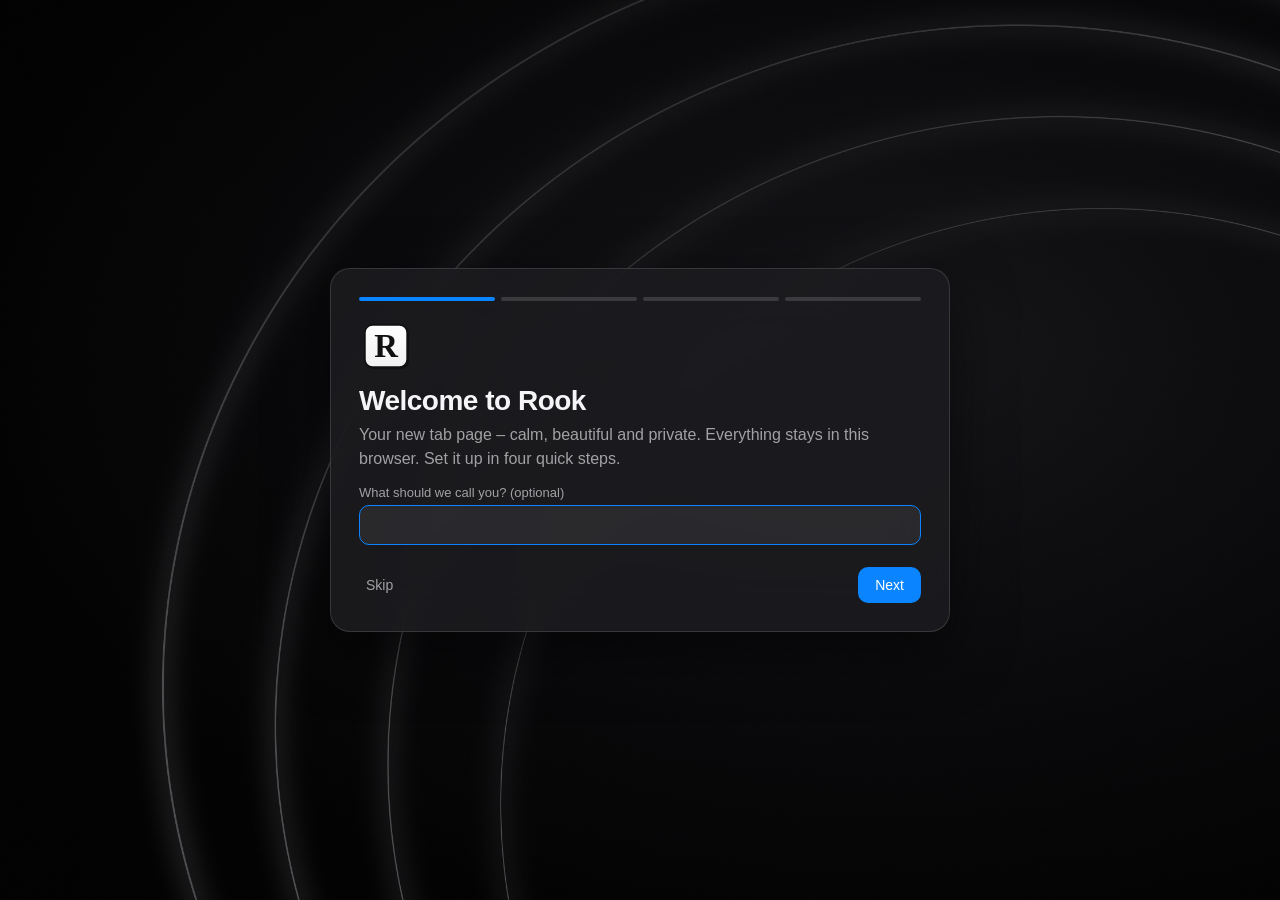
==== index.html @ 7930616a "Add files via upload" ====
<!doctype html>
<html lang="en">
<head>
<meta charset="utf-8">
<meta name="viewport" content="width=device-width, initial-scale=1">
<meta name="color-scheme" content="dark">
<meta name="description" content="Rook – a beautiful, private new tab page. No account, no tracking, no build step.">
<title>Rook</title>
<link rel="icon" href="assets/logo.svg" type="image/svg+xml">
<link rel="stylesheet" href="style.css">
</head>
<body>
<div id="bg"></div>
<div id="shade"></div>

<main id="home" hidden>
  <div id="clock"></div>
  <div id="greeting"></div>

  <form id="search" autocomplete="off" role="search">
    <svg viewBox="0 0 24 24" fill="none" stroke="currentColor" stroke-width="2.2" stroke-linecap="round" aria-hidden="true"><circle cx="11" cy="11" r="7"/><path d="M20 20l-3.5-3.5"/></svg>
    <input id="q" type="text" autofocus>
  </form>

  <div id="favs"></div>
</main>

<button id="gear" class="round" hidden>
  <svg width="20" height="20" viewBox="0 0 24 24" fill="none" stroke="currentColor" stroke-width="2" stroke-linecap="round" stroke-linejoin="round" aria-hidden="true"><circle cx="12" cy="12" r="3"/><path d="M19.4 15a1.65 1.65 0 0 0 .33 1.82l.06.06a2 2 0 1 1-2.83 2.83l-.06-.06a1.65 1.65 0 0 0-1.82-.33 1.65 1.65 0 0 0-1 1.51V21a2 2 0 1 1-4 0v-.09a1.65 1.65 0 0 0-1-1.51 1.65 1.65 0 0 0-1.82.33l-.06.06a2 2 0 1 1-2.83-2.83l.06-.06a1.65 1.65 0 0 0 .33-1.82 1.65 1.65 0 0 0-1.51-1H3a2 2 0 1 1 0-4h.09a1.65 1.65 0 0 0 1.51-1 1.65 1.65 0 0 0-.33-1.82l-.06-.06a2 2 0 1 1 2.83-2.83l.06.06a1.65 1.65 0 0 0 1.82.33h0a1.65 1.65 0 0 0 1-1.51V3a2 2 0 1 1 4 0v.09a1.65 1.65 0 0 0 1 1.51h0a1.65 1.65 0 0 0 1.82-.33l.06-.06a2 2 0 1 1 2.83 2.83l-.06.06a1.65 1.65 0 0 0-.33 1.82v0a1.65 1.65 0 0 0 1.51 1H21a2 2 0 1 1 0 4h-.09a1.65 1.65 0 0 0-1.51 1z"/></svg>
</button>

<!-- Onboarding -->
<section id="onboarding" class="backdrop" hidden>
  <div class="sheet wide">
    <div class="steps" id="obDots"></div>
    <div id="obBody"></div>
    <div class="row">
      <button type="button" class="btn ghost" id="obSkip"></button>
      <span class="spacer"></span>
      <button type="button" class="btn" id="obBack"></button>
      <button type="button" class="btn primary" id="obNext"></button>
    </div>
  </div>
</section>

<!-- Favorite editor -->
<section id="favDialog" class="backdrop" hidden>
  <form class="sheet" id="favForm">
    <h2 id="favTitle"></h2>
    <label for="favName" data-i18n="name"></label>
    <input id="favName" type="text" required maxlength="40">
    <label for="favUrl" data-i18n="address"></label>
    <input id="favUrl" type="text" required placeholder="example.com">
    <div class="row">
      <button type="button" class="btn danger" id="favDelete" data-i18n="delete"></button>
      <span class="spacer"></span>
      <button type="button" class="btn" id="favCancel" data-i18n="cancel"></button>
      <button type="submit" class="btn primary" data-i18n="save"></button>
    </div>
  </form>
</section>

<!-- Settings -->
<section id="setDialog" class="backdrop" hidden>
  <div class="sheet">
    <h2 data-i18n="settings"></h2>

    <h3 data-i18n="general"></h3>
    <label for="sLang" data-i18n="language"></label>
    <select id="sLang"><option value="auto"></option><option value="en">English</option><option value="de">Deutsch</option></select>
    <label for="sName" data-i18n="yourName"></label>
    <input id="sName" type="text" maxlength="30">
    <label class="check"><input type="checkbox" id="sClock"> <span data-i18n="showClock"></span></label>

    <h3 data-i18n="search"></h3>
    <label for="sEngine" data-i18n="engine"></label>
    <select id="sEngine"></select>

    <h3 data-i18n="look"></h3>
    <div class="bgs" id="sBgs"></div>
    <label for="sDim" data-i18n="dim"></label>
    <input id="sDim" type="range" min="0" max="80" step="5">
    <label data-i18n="accent"></label>
    <div class="swatches" id="sAccent"></div>

    <h3 data-i18n="privacy"></h3>
    <label class="check"><input type="checkbox" id="sIcons"> <span data-i18n="loadIcons"></span></label>
    <p class="hint" data-i18n="loadIconsHint"></p>

    <h3 data-i18n="backup"></h3>
    <div class="row tight">
      <button class="btn" id="sExport" data-i18n="export"></button>
      <button class="btn" id="sImport" data-i18n="import"></button>
      <input id="sImportFile" type="file" accept="application/json,.json" hidden>
    </div>
    <div class="row tight">
      <button class="btn" id="sRestart" data-i18n="restartOnboarding"></button>
      <button class="btn danger" id="sReset" data-i18n="resetAll"></button>
    </div>
    <p class="hint" data-i18n="editHint"></p>

    <div class="row end"><button class="btn primary" id="sClose" data-i18n="done"></button></div>
  </div>
</section>

<input id="bgFile" type="file" accept="image/*" hidden>

<script src="app.js"></script>
</body>
</html>
---- style.css ----
/* Rook – new tab page. Dark glass look, no dependencies. */

:root {
  --glass: rgba(22, 22, 26, 0.46);
  --glass-hover: rgba(40, 40, 46, 0.6);
  --glass-strong: rgba(28, 28, 32, 0.86);
  --line: rgba(255, 255, 255, 0.13);
  --text: #f5f5f7;
  --muted: rgba(245, 245, 247, 0.62);
  --accent: #0a84ff;
  --danger: #ff453a;
  --radius: 20px;
}

* { box-sizing: border-box; }
[hidden] { display: none !important; }
html, body { margin: 0; height: 100%; }
body {
  background: #0b0b0d;
  color: var(--text);
  font-family: -apple-system, BlinkMacSystemFont, "SF Pro Text", "Segoe UI", Roboto, "Helvetica Neue", sans-serif;
  -webkit-font-smoothing: antialiased;
  overflow: hidden;
}
button, input, select { font: inherit; color: inherit; }

#bg { position: fixed; inset: 0; background: #0b0b0d center / cover no-repeat; transform: scale(1.02); transition: background-image .3s; }
#shade { position: fixed; inset: 0; pointer-events: none; }

/* --- Home --- */
main {
  position: relative; height: 100%;
  display: flex; flex-direction: column; align-items: center; justify-content: center;
  padding: 0 16px 8vh;
}
#clock {
  font-size: clamp(56px, 9vw, 104px); font-weight: 700; letter-spacing: -3px; line-height: 1;
  text-shadow: 0 2px 24px rgba(0, 0, 0, 0.35); font-variant-numeric: tabular-nums;
}
#greeting { margin-top: 8px; font-size: 19px; font-weight: 600; color: var(--muted); text-shadow: 0 1px 12px rgba(0, 0, 0, 0.4); }

#search { margin-top: 34px; width: min(640px, 100%); position: relative; }
#search svg { position: absolute; left: 21px; top: 19px; width: 20px; height: 20px; opacity: 0.7; pointer-events: none; z-index: 1; }
#q {
  width: 100%; height: 58px; padding: 0 22px 0 56px;
  border-radius: 29px; border: 1px solid var(--line);
  background: var(--glass);
  backdrop-filter: blur(26px) saturate(170%); -webkit-backdrop-filter: blur(26px) saturate(170%);
  font-size: 18px; outline: none;
  box-shadow: 0 10px 40px rgba(0, 0, 0, 0.3);
  transition: border-color .15s, background .15s;
}
#q::placeholder { color: var(--muted); }
#q:focus { border-color: color-mix(in srgb, var(--accent) 70%, transparent); background: rgba(30, 30, 36, 0.6); }

#favs {
  margin-top: 34px; width: min(760px, 100%);
  display: grid; grid-template-columns: repeat(auto-fill, minmax(92px, 1fr)); gap: 18px 8px;
  justify-items: center;
}
.fav { width: 92px; text-align: center; position: relative; cursor: pointer; user-select: none; -webkit-user-select: none; }
.fav a { color: inherit; text-decoration: none; display: block; outline: none; }
.tile {
  width: 64px; height: 64px; margin: 0 auto; border-radius: 18px;
  background: var(--glass); border: 1px solid var(--line);
  backdrop-filter: blur(20px) saturate(160%); -webkit-backdrop-filter: blur(20px) saturate(160%);
  display: flex; align-items: center; justify-content: center;
  box-shadow: 0 6px 22px rgba(0, 0, 0, 0.28);
  transition: transform .15s, background .15s;
}
.fav:hover .tile, .fav a:focus-visible .tile { transform: translateY(-2px) scale(1.04); background: var(--glass-hover); }
.fav a:focus-visible .tile { outline: 2px solid var(--accent); outline-offset: 3px; }
.tile img { width: 34px; height: 34px; border-radius: 8px; }
.letter {
  width: 36px; height: 36px; border-radius: 10px; display: flex; align-items: center; justify-content: center;
  font-weight: 700; font-size: 19px; color: #fff;
}
.label {
  margin-top: 8px; font-size: 12.5px; font-weight: 500; white-space: nowrap; overflow: hidden; text-overflow: ellipsis;
  text-shadow: 0 1px 8px rgba(0, 0, 0, 0.6);
}
.edit {
  position: absolute; top: -6px; right: 6px; width: 24px; height: 24px; border-radius: 12px;
  border: 1px solid var(--line); background: var(--glass-strong);
  font-size: 13px; line-height: 20px; cursor: pointer; opacity: 0; transition: opacity .15s;
}
.fav:hover .edit, .edit:focus-visible { opacity: 1; }
.fav.dragging { opacity: 0.35; }
.fav.over .tile { outline: 2px solid var(--accent); outline-offset: 3px; }
.add .tile { border-style: dashed; font-size: 28px; font-weight: 300; color: var(--muted); }

.round {
  position: fixed; right: 20px; bottom: 20px; width: 42px; height: 42px; border-radius: 21px;
  border: 1px solid var(--line); background: var(--glass);
  backdrop-filter: blur(20px); -webkit-backdrop-filter: blur(20px);
  cursor: pointer; display: flex; align-items: center; justify-content: center; opacity: 0.75;
}
.round:hover, .round:focus-visible { opacity: 1; }

/* --- Dialogs --- */
.backdrop {
  position: fixed; inset: 0; background: rgba(0, 0, 0, 0.35);
  display: flex; align-items: center; justify-content: center; padding: 16px; z-index: 10;
}
.sheet {
  width: min(440px, 100%); max-height: 90vh; overflow: auto;
  border-radius: var(--radius); border: 1px solid var(--line); background: var(--glass-strong);
  backdrop-filter: blur(30px) saturate(170%); -webkit-backdrop-filter: blur(30px) saturate(170%);
  box-shadow: 0 20px 60px rgba(0, 0, 0, 0.5); padding: 22px;
}
.sheet.wide { width: min(620px, 100%); padding: 28px; }
.sheet h1 { margin: 6px 0 6px; font-size: 28px; letter-spacing: -0.5px; }
.sheet h2 { margin: 0 0 16px; font-size: 18px; }
.sheet h3 { margin: 22px 0 8px; font-size: 12px; text-transform: uppercase; letter-spacing: 0.6px; color: var(--muted); font-weight: 600; }
.sheet p { color: var(--muted); line-height: 1.5; margin: 0 0 14px; }
.sheet label { display: block; font-size: 13px; color: var(--muted); margin: 12px 0 5px; }
.sheet input[type=text], .sheet select {
  width: 100%; height: 40px; padding: 0 12px; border-radius: 10px; border: 1px solid var(--line);
  background: rgba(255, 255, 255, 0.07); font-size: 15px; outline: none;
}
.sheet input[type=range] { width: 100%; accent-color: var(--accent); }
.sheet input:focus, .sheet select:focus { border-color: var(--accent); }
.sheet select option { background: #222; }

.row { display: flex; gap: 8px; flex-wrap: wrap; margin-top: 22px; align-items: center; }
.row.tight { margin-top: 6px; }
.row.end { justify-content: flex-end; }
.spacer { flex: 1; }
.btn {
  height: 36px; padding: 0 16px; border-radius: 10px; border: 1px solid var(--line);
  background: rgba(255, 255, 255, 0.09); font-size: 14px; cursor: pointer;
}
.btn:hover { background: rgba(255, 255, 255, 0.15); }
.btn.primary { background: var(--accent); border-color: transparent; color: #fff; }
.btn.primary:hover { filter: brightness(1.08); }
.btn.ghost { background: transparent; border-color: transparent; color: var(--muted); padding: 0 6px; }
.btn.danger { color: var(--danger); }
.btn.danger:hover { background: rgba(255, 69, 58, 0.15); }
.check { display: flex !important; align-items: center; gap: 8px; font-size: 14px !important; color: var(--text) !important; margin-top: 12px !important; cursor: pointer; }
.check input { accent-color: var(--accent); width: 16px; height: 16px; }
.hint { font-size: 12px !important; margin-top: 8px !important; }

/* Onboarding */
.steps { display: flex; gap: 6px; margin-bottom: 18px; }
.steps span { height: 4px; flex: 1; border-radius: 2px; background: rgba(255, 255, 255, 0.14); transition: background .2s; }
.steps span.on { background: var(--accent); }
.logo { width: 56px; height: 56px; border-radius: 14px; display: block; margin-bottom: 10px; }
.choices { display: grid; grid-template-columns: repeat(auto-fill, minmax(150px, 1fr)); gap: 10px; margin-top: 6px; }
.choice {
  border: 1px solid var(--line); border-radius: 14px; background: rgba(255, 255, 255, 0.05);
  padding: 12px; cursor: pointer; text-align: left; display: flex; align-items: center; gap: 10px;
}
.choice:hover { background: rgba(255, 255, 255, 0.1); }
.choice.on { border-color: var(--accent); background: color-mix(in srgb, var(--accent) 18%, transparent); }
.choice img { width: 22px; height: 22px; border-radius: 5px; }
.choice small { display: block; color: var(--muted); font-size: 12px; }
.picks { display: grid; grid-template-columns: repeat(auto-fill, minmax(96px, 1fr)); gap: 10px; margin-top: 6px; max-height: 46vh; overflow: auto; padding: 4px; }
.pick {
  border: 1px solid var(--line); border-radius: 14px; background: rgba(255, 255, 255, 0.05);
  padding: 12px 6px 10px; cursor: pointer; text-align: center; position: relative;
}
.pick img, .pick .letter { width: 30px; height: 30px; margin: 0 auto 6px; border-radius: 8px; font-size: 16px; }
.pick span { font-size: 12px; display: block; white-space: nowrap; overflow: hidden; text-overflow: ellipsis; }
.pick.on { border-color: var(--accent); background: color-mix(in srgb, var(--accent) 18%, transparent); }
.pick.on::after {
  content: "✓"; position: absolute; top: 5px; right: 7px; font-size: 11px; font-weight: 700;
  width: 16px; height: 16px; line-height: 16px; border-radius: 8px; background: var(--accent); color: #fff;
}

/* Background picker */
.bgs { display: grid; grid-template-columns: repeat(3, 1fr); gap: 8px; margin-top: 6px; }
.bgs button {
  aspect-ratio: 16 / 10; border-radius: 10px; border: 2px solid transparent; cursor: pointer;
  background: #222 center / cover no-repeat; position: relative; padding: 0; overflow: hidden;
}
.bgs button.on { border-color: var(--accent); }
.bgs button span {
  position: absolute; left: 0; right: 0; bottom: 0; padding: 3px 6px; font-size: 11px; text-align: left;
  background: linear-gradient(transparent, rgba(0, 0, 0, 0.7));
}
.bgs .upload { background: rgba(255, 255, 255, 0.06); border: 1px dashed var(--line); display: flex; align-items: center; justify-content: center; font-size: 12px; color: var(--muted); }

.swatches { display: flex; gap: 10px; margin-top: 4px; }
.swatches button { width: 26px; height: 26px; border-radius: 13px; border: 2px solid transparent; cursor: pointer; padding: 0; }
.swatches button.on { box-shadow: 0 0 0 2px #fff; }

@media (max-width: 520px) {
  #favs { grid-template-columns: repeat(auto-fill, minmax(76px, 1fr)); }
  .fav { width: 76px; }
}
@media (prefers-reduced-motion: reduce) {
  * { transition: none !important; }
}
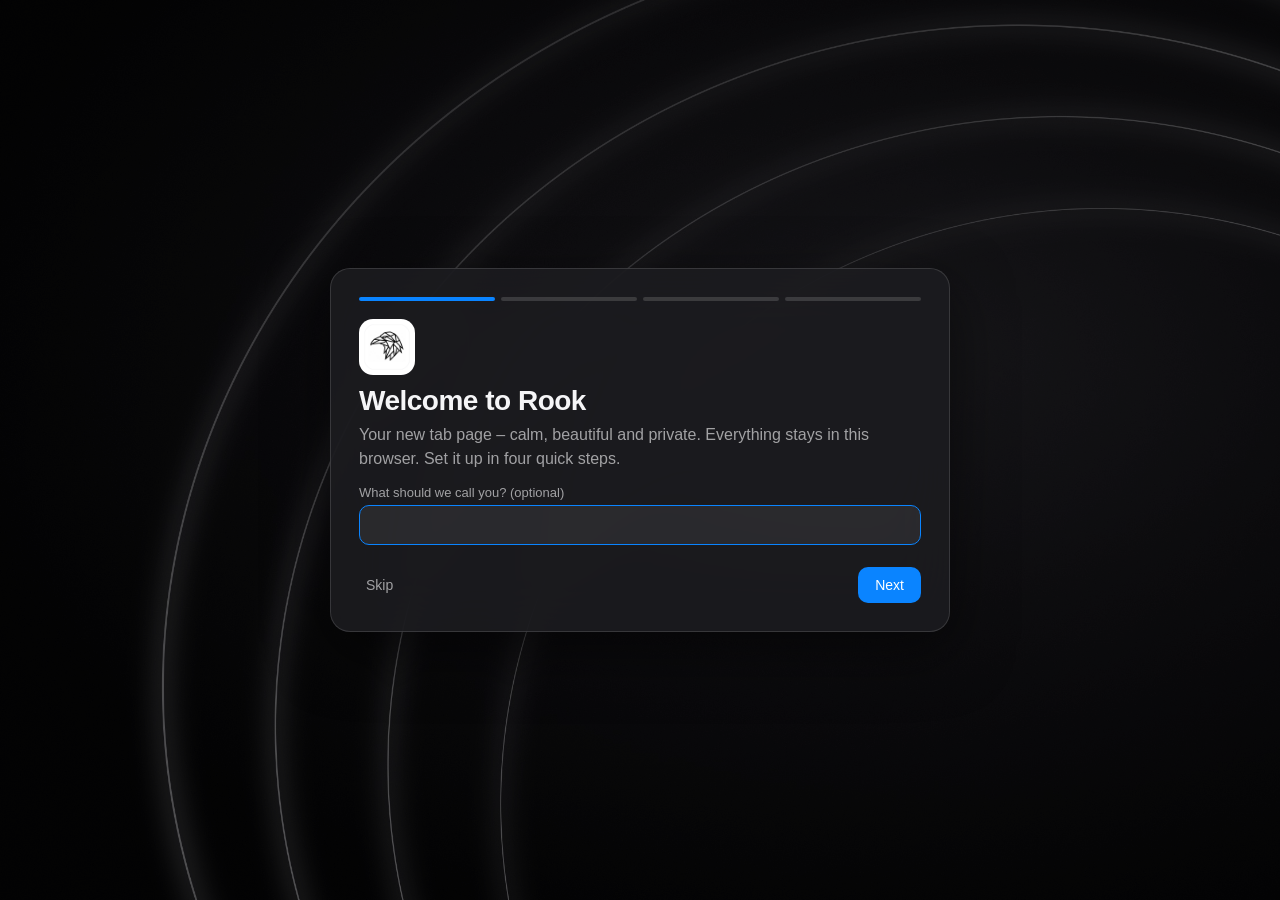
==== commit 66c2198b: "Add Rook Browser for Mac with ad and tracker blocker - Native macOS browser on WebKit: tabs, address" ====
--- a/index.html
+++ b/index.html
@@ -6,7 +6,7 @@
 <meta name="color-scheme" content="dark">
 <meta name="description" content="Rook – a beautiful, private new tab page. No account, no tracking, no build step.">
 <title>Rook</title>
-<link rel="icon" href="assets/logo.svg" type="image/svg+xml">
+<link rel="icon" href="assets/logo.png" type="image/png">
 <link rel="stylesheet" href="style.css">
 </head>
 <body>
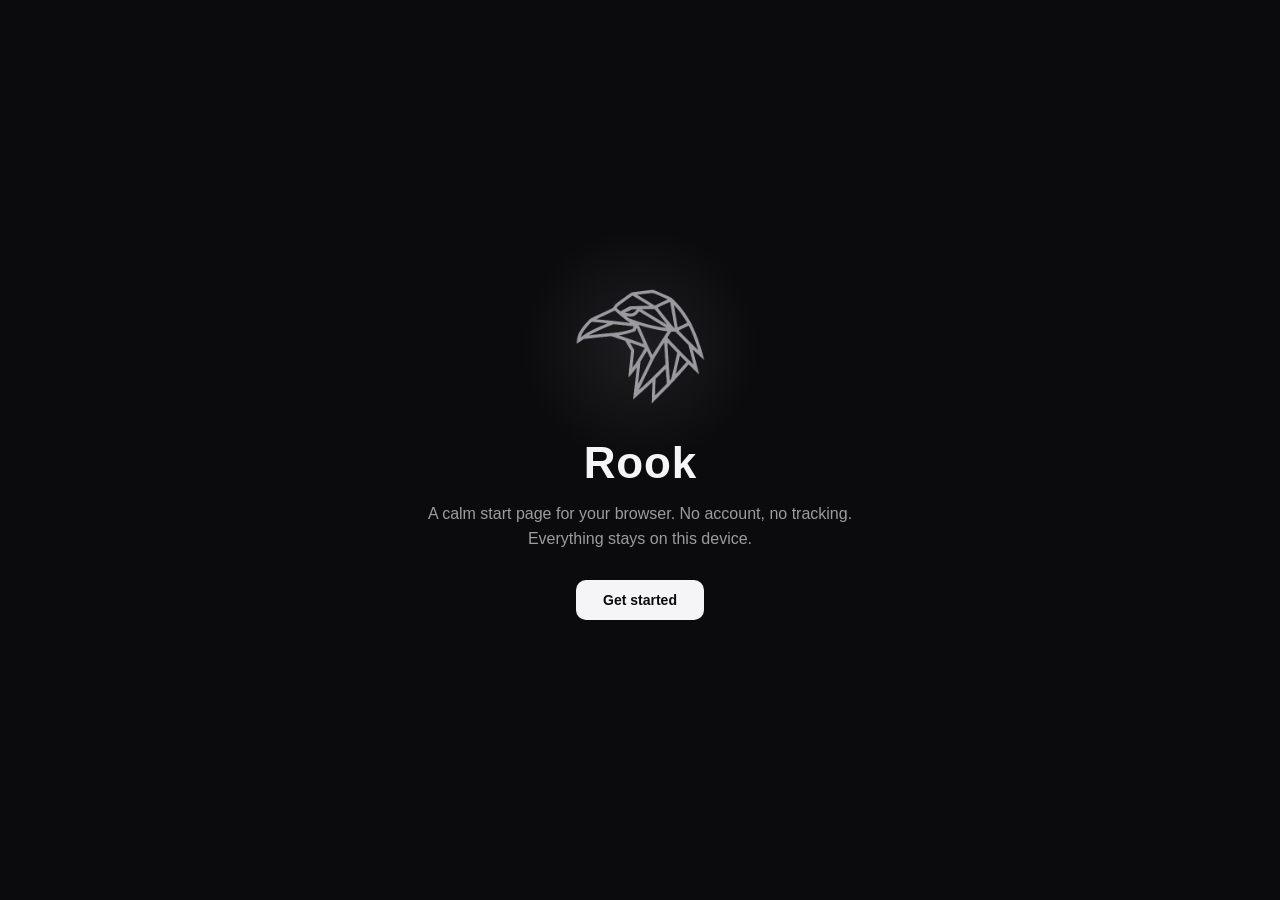
==== commit b0ede1f2: "Intro animation, calmer onboarding and settings, blocker lists - Intro with the raven before the set" ====
--- a/index.html
+++ b/index.html
@@ -4,7 +4,7 @@
 <meta charset="utf-8">
 <meta name="viewport" content="width=device-width, initial-scale=1">
 <meta name="color-scheme" content="dark">
-<meta name="description" content="Rook – a beautiful, private new tab page. No account, no tracking, no build step.">
+<meta name="description" content="Rook is a private new tab page. No account, no tracking.">
 <title>Rook</title>
 <link rel="icon" href="assets/logo.png" type="image/png">
 <link rel="stylesheet" href="style.css">
@@ -14,8 +14,10 @@
 <div id="shade"></div>
 
 <main id="home" hidden>
+  <div id="mark" aria-hidden="true"></div>
   <div id="clock"></div>
   <div id="greeting"></div>
+  <div id="weather" hidden></div>
 
   <form id="search" autocomplete="off" role="search">
     <svg viewBox="0 0 24 24" fill="none" stroke="currentColor" stroke-width="2.2" stroke-linecap="round" aria-hidden="true"><circle cx="11" cy="11" r="7"/><path d="M20 20l-3.5-3.5"/></svg>
@@ -23,11 +25,20 @@
   </form>
 
   <div id="favs"></div>
+  <div id="recent" hidden></div>
 </main>
 
 <button id="gear" class="round" hidden>
   <svg width="20" height="20" viewBox="0 0 24 24" fill="none" stroke="currentColor" stroke-width="2" stroke-linecap="round" stroke-linejoin="round" aria-hidden="true"><circle cx="12" cy="12" r="3"/><path d="M19.4 15a1.65 1.65 0 0 0 .33 1.82l.06.06a2 2 0 1 1-2.83 2.83l-.06-.06a1.65 1.65 0 0 0-1.82-.33 1.65 1.65 0 0 0-1 1.51V21a2 2 0 1 1-4 0v-.09a1.65 1.65 0 0 0-1-1.51 1.65 1.65 0 0 0-1.82.33l-.06.06a2 2 0 1 1-2.83-2.83l.06-.06a1.65 1.65 0 0 0 .33-1.82 1.65 1.65 0 0 0-1.51-1H3a2 2 0 1 1 0-4h.09a1.65 1.65 0 0 0 1.51-1 1.65 1.65 0 0 0-.33-1.82l-.06-.06a2 2 0 1 1 2.83-2.83l.06.06a1.65 1.65 0 0 0 1.82.33h0a1.65 1.65 0 0 0 1-1.51V3a2 2 0 1 1 4 0v.09a1.65 1.65 0 0 0 1 1.51h0a1.65 1.65 0 0 0 1.82-.33l.06-.06a2 2 0 1 1 2.83 2.83l-.06.06a1.65 1.65 0 0 0-.33 1.82v0a1.65 1.65 0 0 0 1.51 1H21a2 2 0 1 1 0 4h-.09a1.65 1.65 0 0 0-1.51 1z"/></svg>
 </button>
+
+<!-- Intro before the onboarding: the raven is revealed, then a short text. A click skips the animation. -->
+<section id="intro" hidden>
+  <div class="intro-mark" aria-hidden="true"><div class="intro-reveal"><div class="intro-raven"></div></div></div>
+  <h1 class="intro-name">Rook</h1>
+  <p class="intro-text" id="introText"></p>
+  <button type="button" class="btn light intro-go" id="introGo" data-i18n="introGo"></button>
+</section>
 
 <!-- Onboarding -->
 <section id="onboarding" class="backdrop" hidden>
@@ -60,46 +71,112 @@
   </form>
 </section>
 
-<!-- Settings -->
+<!-- Settings (the gear): four tabs. Parts marked app-only exist only inside the Rook browser. -->
 <section id="setDialog" class="backdrop" hidden>
-  <div class="sheet">
-    <h2 data-i18n="settings"></h2>
+  <div class="sheet settings">
+    <div class="set-head">
+      <h2 data-i18n="settings"></h2>
+      <div class="seg" id="sTabs" role="tablist">
+        <button type="button" role="tab" data-pane="look" data-i18n="tabLook"></button>
+        <button type="button" role="tab" data-pane="start" data-i18n="tabStart"></button>
+        <button type="button" role="tab" data-pane="browser" data-i18n="tabBrowser"></button>
+        <button type="button" role="tab" data-pane="privacy" data-i18n="tabPrivacy"></button>
+      </div>
+    </div>
 
-    <h3 data-i18n="general"></h3>
-    <label for="sLang" data-i18n="language"></label>
-    <select id="sLang"><option value="auto"></option><option value="en">English</option><option value="de">Deutsch</option></select>
-    <label for="sName" data-i18n="yourName"></label>
-    <input id="sName" type="text" maxlength="30">
-    <label class="check"><input type="checkbox" id="sClock"> <span data-i18n="showClock"></span></label>
+    <div class="pane" data-pane="look">
+      <h3 data-i18n="background"></h3>
+      <div class="bgs" id="sBgs"></div>
+      <label for="sDim" data-i18n="dim"></label>
+      <input id="sDim" type="range" min="0" max="80" step="5">
+      <h3 data-i18n="accent"></h3>
+      <div class="swatches" id="sAccent"></div>
+      <h3 data-i18n="language"></h3>
+      <select id="sLang"><option value="auto"></option><option value="en">English</option><option value="de">Deutsch</option></select>
+    </div>
 
-    <h3 data-i18n="search"></h3>
-    <label for="sEngine" data-i18n="engine"></label>
-    <select id="sEngine"></select>
+    <div class="pane" data-pane="start">
+      <h3 data-i18n="greetingTitle"></h3>
+      <label for="sName" data-i18n="yourName"></label>
+      <input id="sName" type="text" maxlength="30">
+      <label class="check"><input type="checkbox" id="sClock"> <span data-i18n="showClock"></span></label>
+      <label class="check"><input type="checkbox" id="sLogo"> <span data-i18n="showLogo"></span></label>
+      <h3 data-i18n="startContent"></h3>
+      <label class="check"><input type="checkbox" id="sShowFavs"> <span data-i18n="showFavs"></span></label>
+      <label class="check app-only"><input type="checkbox" id="sShowRecent"> <span data-i18n="showRecent"></span></label>
+      <label class="check"><input type="checkbox" id="sIcons"> <span data-i18n="loadIcons"></span></label>
+      <p class="hint" data-i18n="loadIconsHint"></p>
+      <h3 data-i18n="weather"></h3>
+      <label class="check"><input type="checkbox" id="sWeather"> <span data-i18n="showWeather"></span></label>
+      <label for="sCity" data-i18n="weatherCity"></label>
+      <input id="sCity" type="text" maxlength="60" placeholder="Berlin">
+      <p class="hint" data-i18n="weatherHint"></p>
+      <div class="row tight"><button type="button" class="btn" id="sRestart" data-i18n="restartOnboarding"></button></div>
+    </div>
 
-    <h3 data-i18n="look"></h3>
-    <div class="bgs" id="sBgs"></div>
-    <label for="sDim" data-i18n="dim"></label>
-    <input id="sDim" type="range" min="0" max="80" step="5">
-    <label data-i18n="accent"></label>
-    <div class="swatches" id="sAccent"></div>
+    <div class="pane" data-pane="browser">
+      <h3 data-i18n="search"></h3>
+      <label for="sEngine" data-i18n="engine"></label>
+      <select id="sEngine"></select>
+      <div class="app-only">
+        <h3 data-i18n="downloads"></h3>
+        <div class="kv"><span class="kv-label" data-i18n="downloadFolder"></span><code id="sFolder">–</code></div>
+        <div class="row tight">
+          <button type="button" class="btn" id="sFolderChange" data-i18n="change"></button>
+          <button type="button" class="btn" id="sFolderShow" data-i18n="showInFinder"></button>
+          <button type="button" class="btn ghost" id="sFolderReset" data-i18n="standardFolder"></button>
+        </div>
+        <label class="check"><input type="checkbox" id="sAsk"> <span data-i18n="askWhereToSave"></span></label>
+        <p class="hint" data-i18n="downloadsHint"></p>
+        <h3 data-i18n="tabsTitle"></h3>
+        <label class="check"><input type="checkbox" id="sRestore"> <span data-i18n="restoreSession"></span></label>
+        <h3 data-i18n="defaultBrowser"></h3>
+        <p class="hint" id="sDefaultStatus"></p>
+        <div class="row tight">
+          <button type="button" class="btn" id="sMakeDefault" data-i18n="makeDefault"></button>
+          <button type="button" class="btn" id="sImportBookmarks" data-i18n="importBookmarks"></button>
+        </div>
+      </div>
+      <p class="hint web-only" data-i18n="appOnlyHint"></p>
+    </div>
 
-    <h3 data-i18n="privacy"></h3>
-    <label class="check"><input type="checkbox" id="sIcons"> <span data-i18n="loadIcons"></span></label>
-    <p class="hint" data-i18n="loadIconsHint"></p>
+    <div class="pane" data-pane="privacy">
+      <div class="app-only">
+        <h3 data-i18n="blocker"></h3>
+        <div class="group" id="sBlockerGroup">
+          <label class="item"><span class="item-text" data-i18n="blockerToggle"></span><input type="checkbox" class="switch" id="sBlocker"></label>
+          <div class="item" id="sBlockerStatusRow">
+            <span class="item-text"><span data-i18n="filterLists"></span><small id="sBlockerStatus"></small></span>
+            <button type="button" class="link" id="sBlockerUpdate" data-i18n="update"></button>
+          </div>
+        </div>
+        <h3 data-i18n="exceptions"></h3>
+        <div class="group" id="sExceptions"></div>
+        <h3 data-i18n="historyTitle"></h3>
+        <div class="group">
+          <div class="item">
+            <span class="item-text"><span data-i18n="history"></span><small id="sHistoryInfo"></small></span>
+            <button type="button" class="link danger" id="sClearHistory" data-i18n="delete"></button>
+          </div>
+          <div class="item">
+            <span class="item-text"><span data-i18n="cookies"></span><small data-i18n="cookiesHint"></small></span>
+            <button type="button" class="link danger" id="sClearData" data-i18n="delete"></button>
+          </div>
+        </div>
+        <h3 data-i18n="sitePermissions"></h3>
+        <div class="group" id="sSites"></div>
+      </div>
+      <h3 data-i18n="backup"></h3>
+      <div class="group">
+        <div class="item"><span class="item-text" data-i18n="exportSettings"></span><button type="button" class="link" id="sExport" data-i18n="export"></button></div>
+        <div class="item"><span class="item-text" data-i18n="importSettings"></span><button type="button" class="link" id="sImport" data-i18n="import"></button></div>
+        <div class="item"><span class="item-text" data-i18n="resetAll"></span><button type="button" class="link danger" id="sReset" data-i18n="reset"></button></div>
+      </div>
+      <input id="sImportFile" type="file" accept="application/json,.json" hidden>
+      <p class="hint" data-i18n="editHint"></p>
+    </div>
 
-    <h3 data-i18n="backup"></h3>
-    <div class="row tight">
-      <button class="btn" id="sExport" data-i18n="export"></button>
-      <button class="btn" id="sImport" data-i18n="import"></button>
-      <input id="sImportFile" type="file" accept="application/json,.json" hidden>
-    </div>
-    <div class="row tight">
-      <button class="btn" id="sRestart" data-i18n="restartOnboarding"></button>
-      <button class="btn danger" id="sReset" data-i18n="resetAll"></button>
-    </div>
-    <p class="hint" data-i18n="editHint"></p>
-
-    <div class="row end"><button class="btn primary" id="sClose" data-i18n="done"></button></div>
+    <div class="row end"><button type="button" class="btn primary" id="sClose" data-i18n="done"></button></div>
   </div>
 </section>
 
--- a/style.css
+++ b/style.css
@@ -39,6 +39,27 @@
 }
 #greeting { margin-top: 8px; font-size: 19px; font-weight: 600; color: var(--muted); text-shadow: 0 1px 12px rgba(0, 0, 0, 0.4); }
 
+#weather {
+  margin-top: 12px; padding: 5px 14px; border-radius: 16px; font-size: 14px; font-weight: 500;
+  background: var(--glass); border: 1px solid var(--line);
+  backdrop-filter: blur(20px); -webkit-backdrop-filter: blur(20px);
+}
+
+/* Recently visited (only inside the Rook app) */
+#recent { margin-top: 26px; width: min(760px, 100%); }
+.recent-title { font-size: 12px; font-weight: 600; letter-spacing: 0.4px; text-transform: uppercase; color: var(--muted);
+  margin: 0 0 8px 6px; text-shadow: 0 1px 8px rgba(0, 0, 0, 0.5); }
+.recent-row { display: flex; flex-wrap: wrap; gap: 8px; }
+.chip {
+  display: flex; align-items: center; gap: 8px; max-width: 240px; padding: 6px 12px 6px 8px; border-radius: 14px;
+  background: var(--glass); border: 1px solid var(--line); color: inherit; text-decoration: none; font-size: 13px;
+  backdrop-filter: blur(20px) saturate(160%); -webkit-backdrop-filter: blur(20px) saturate(160%);
+  transition: background .15s;
+}
+.chip:hover, .chip:focus-visible { background: var(--glass-hover); outline: none; }
+.chip img, .chip .letter { width: 18px; height: 18px; border-radius: 4px; font-size: 11px; flex-shrink: 0; }
+.chip span { white-space: nowrap; overflow: hidden; text-overflow: ellipsis; }
+
 #search { margin-top: 34px; width: min(640px, 100%); position: relative; }
 #search svg { position: absolute; left: 21px; top: 19px; width: 20px; height: 20px; opacity: 0.7; pointer-events: none; z-index: 1; }
 #q {
@@ -191,3 +212,150 @@
 @media (prefers-reduced-motion: reduce) {
   * { transition: none !important; }
 }
+
+/* --- Settings (gear) with tabs --- */
+.sheet.settings { width: min(560px, 100%); height: min(640px, 90vh); padding: 0 22px 18px; display: flex; flex-direction: column; }
+.sheet.settings .pane.on { flex: 1; }
+.set-head {
+  position: sticky; top: 0; z-index: 1; padding: 20px 0 12px; margin-bottom: 4px;
+  background: var(--glass-strong); backdrop-filter: blur(30px); -webkit-backdrop-filter: blur(30px);
+}
+.set-head h2 { margin-bottom: 12px; }
+.seg { display: grid; grid-template-columns: repeat(4, 1fr); gap: 4px; padding: 3px; border-radius: 11px;
+  background: rgba(255, 255, 255, 0.07); border: 1px solid var(--line); }
+.seg button { height: 30px; border: 0; border-radius: 8px; background: transparent; cursor: pointer; font-size: 13px; color: var(--muted); }
+.seg button:hover { color: var(--text); }
+.seg button.on { background: rgba(255, 255, 255, 0.14); color: var(--text); font-weight: 600; box-shadow: 0 1px 4px rgba(0, 0, 0, 0.25); }
+.pane { display: none; }
+.pane.on { display: block; }
+.pane > h3:first-child { margin-top: 10px; }
+body:not(.in-app) .app-only { display: none !important; }
+body.in-app .web-only { display: none !important; }
+.kv { display: flex; align-items: center; gap: 10px; margin: 6px 0; font-size: 14px; }
+.kv-label { color: var(--muted); }
+.kv code { padding: 3px 8px; border-radius: 6px; background: rgba(255, 255, 255, 0.07); font-size: 13px;
+  overflow: hidden; text-overflow: ellipsis; white-space: nowrap; max-width: 330px; }
+.list { list-style: none; margin: 4px 0 0; padding: 0; border: 1px solid var(--line); border-radius: 10px; overflow: hidden; }
+.list li { display: flex; align-items: center; gap: 10px; padding: 8px 12px; font-size: 13.5px; border-top: 1px solid var(--line); }
+.list li:first-child { border-top: 0; }
+.list li .grow { flex: 1; min-width: 0; overflow: hidden; text-overflow: ellipsis; white-space: nowrap; }
+.list li .meta { color: var(--muted); font-size: 12px; }
+.list li.empty { color: var(--muted); }
+.list .btn { height: 26px; padding: 0 10px; font-size: 12px; }
+#favs[hidden], #recent[hidden] { display: none; }
+
+/* Settings: fixed header, only the content scrolls */
+.sheet.settings { overflow: hidden; }
+.set-head { position: static; background: none; backdrop-filter: none; -webkit-backdrop-filter: none; }
+.sheet.settings .pane.on { overflow-y: auto; min-height: 0; margin-right: -10px; padding-right: 10px; padding-bottom: 6px; }
+
+/* Grouped lists like in the macOS System Settings */
+.group { border-radius: 12px; background: rgba(255, 255, 255, 0.05); border: 1px solid var(--line); overflow: hidden; }
+.sheet .group .item, .group .item {
+  display: flex; align-items: center; gap: 12px; min-height: 46px; margin: 0; padding: 8px 14px;
+  border-top: 1px solid var(--line); font-size: 14px; color: var(--text); cursor: default;
+}
+.group .item:first-child { border-top: 0; }
+.sheet label.item { cursor: pointer; }
+.item-text { flex: 1; min-width: 0; display: flex; flex-direction: column; gap: 2px; }
+.item-text small { color: var(--muted); font-size: 12px; overflow: hidden; text-overflow: ellipsis; white-space: nowrap; }
+.item.empty { color: var(--muted); }
+.link { border: 0; background: none; padding: 4px 0; color: var(--accent); font-size: 14px; cursor: pointer; flex-shrink: 0; }
+.link:hover, .link:focus-visible { text-decoration: underline; outline: none; }
+.link.danger { color: var(--danger); }
+.switch {
+  -webkit-appearance: none; appearance: none; flex-shrink: 0; margin: 0; position: relative; cursor: pointer;
+  width: 38px; height: 22px; border-radius: 11px; background: rgba(255, 255, 255, 0.18); transition: background .2s;
+}
+.switch::after {
+  content: ""; position: absolute; top: 2px; left: 2px; width: 18px; height: 18px; border-radius: 50%;
+  background: #fff; box-shadow: 0 1px 3px rgba(0, 0, 0, 0.3); transition: transform .2s;
+}
+.switch:checked { background: var(--accent); }
+.switch:checked::after { transform: translateX(16px); }
+.switch:focus-visible { outline: 2px solid var(--accent); outline-offset: 2px; }
+
+/* Onboarding */
+.ob-head { display: flex; align-items: center; gap: 16px; margin-bottom: 12px; }
+.ob-head .logo { margin: 0; width: 52px; height: 52px; }
+.ob-head h1 { margin: 0; }
+.sheet .ob-sub { margin: 0 0 18px; }
+.engines { display: flex; flex-direction: column; }
+.engine {
+  display: flex; align-items: center; gap: 12px; width: 100%; padding: 10px 6px; border: 0; border-top: 1px solid var(--line);
+  background: none; color: inherit; text-align: left; cursor: pointer; border-radius: 0;
+}
+.engine:first-child { border-top: 0; }
+.engine:hover .engine-name { color: var(--accent); }
+.engine img, .engine .letter { width: 22px; height: 22px; border-radius: 5px; font-size: 12px; flex-shrink: 0; }
+.engine-text { flex: 1; min-width: 0; }
+.engine-name { font-size: 14px; font-weight: 600; }
+.engine-desc { font-size: 12.5px; color: var(--muted); margin-top: 1px; }
+.engine .tick { width: 18px; color: var(--accent); font-weight: 700; text-align: center; }
+
+/* Intro: the raven is revealed from the beak, a light runs once across its lines, then name and text follow. */
+#intro {
+  position: fixed; inset: 0; z-index: 20; background: #0b0b0d;
+  display: flex; flex-direction: column; align-items: center; justify-content: center; padding: 24px; text-align: center;
+  transition: opacity .5s ease, transform .5s ease;
+}
+#intro.leaving { opacity: 0; transform: scale(1.03); pointer-events: none; }
+.intro-mark { width: 132px; height: 132px; position: relative; }
+.intro-reveal {
+  position: absolute; inset: 0;
+  -webkit-mask-image: linear-gradient(100deg, #000 45%, transparent 55%); mask-image: linear-gradient(100deg, #000 45%, transparent 55%);
+  -webkit-mask-size: 300% 100%; mask-size: 300% 100%;
+  -webkit-mask-position: 100% 0; mask-position: 100% 0;
+  animation: intro-reveal 1.3s cubic-bezier(.65, 0, .35, 1) .2s forwards;
+}
+.intro-mark::before {
+  content: ""; position: absolute; inset: -40%; border-radius: 50%;
+  background: radial-gradient(closest-side, rgba(255, 255, 255, 0.08), transparent);
+  opacity: 0; animation: intro-fade 1.6s ease 1s forwards;
+}
+.intro-raven {
+  position: absolute; inset: 0;
+  -webkit-mask: url(assets/raven.png) center / contain no-repeat; mask: url(assets/raven.png) center / contain no-repeat;
+  background: linear-gradient(105deg, #9a9aa0 0%, #9a9aa0 42%, #fff 50%, #9a9aa0 58%, #9a9aa0 100%) 100% 0 / 300% 100%;
+  animation: intro-shine 1.4s ease-in-out 1.3s forwards;
+}
+.intro-name {
+  margin: 26px 0 0; font-size: 44px; font-weight: 700; letter-spacing: 0.3em; text-indent: 0.3em;
+  opacity: 0; animation: intro-name .9s cubic-bezier(.2, .8, .2, 1) 1.2s forwards;
+}
+.intro-text {
+  max-width: 440px; margin: 14px 0 0; color: var(--muted); font-size: 16px; line-height: 1.55;
+  opacity: 0; animation: intro-up .7s ease 1.8s forwards;
+}
+.intro-go { margin-top: 28px; height: 40px; padding: 0 26px; opacity: 0; animation: intro-up .6s ease 2.3s forwards; }
+#intro.skip *, #intro.skip *::before { animation-delay: 0s !important; animation-duration: .01s !important; }
+
+@keyframes intro-reveal { to { -webkit-mask-position: 0 0; mask-position: 0 0; } }
+@keyframes intro-shine { to { background-position: 0 0; } }
+@keyframes intro-fade { to { opacity: 1; } }
+@keyframes intro-name { from { opacity: 0; letter-spacing: 0.3em; text-indent: 0.3em; } to { opacity: 1; letter-spacing: 0.02em; text-indent: 0.02em; } }
+@keyframes intro-up { from { opacity: 0; transform: translateY(8px); } to { opacity: 1; transform: none; } }
+@keyframes sheet-in { from { opacity: 0; transform: translateY(10px) scale(.98); } to { opacity: 1; transform: none; } }
+
+@media (prefers-reduced-motion: reduce) {
+  #intro *, #intro *::before { animation-duration: .01s !important; animation-delay: 0s !important; }
+}
+
+/* The onboarding stays neutral (white and grey), independent of the chosen accent color. */
+.btn.light { background: #f5f5f7; border-color: transparent; color: #0b0b0d; font-weight: 600; }
+.btn.light:hover { background: #fff; }
+#onboarding { --accent: #f5f5f7; }
+#onboarding .sheet { animation: sheet-in .45s cubic-bezier(.2, .8, .2, 1); }
+#onboarding .btn.primary { color: #0b0b0d; font-weight: 600; }
+#onboarding .choice.on, #onboarding .pick.on { background: rgba(255, 255, 255, 0.1); border-color: rgba(255, 255, 255, 0.55); }
+#onboarding .pick.on::after { color: #0b0b0d; }
+#onboarding .engine:hover .engine-name { color: inherit; }
+#onboarding .engine:hover { background: rgba(255, 255, 255, 0.04); }
+#onboarding .switch:checked { background: #30d158; }
+#onboarding .ob-hint { font-size: 12.5px; color: var(--muted); margin: 14px 0 0; }
+
+/* The raven above the clock: small, quiet, white like the clock. */
+#mark {
+  width: 52px; height: 52px; margin-bottom: 14px; background: rgba(255, 255, 255, 0.92);
+  -webkit-mask: url(assets/raven.png) center / contain no-repeat; mask: url(assets/raven.png) center / contain no-repeat;
+}
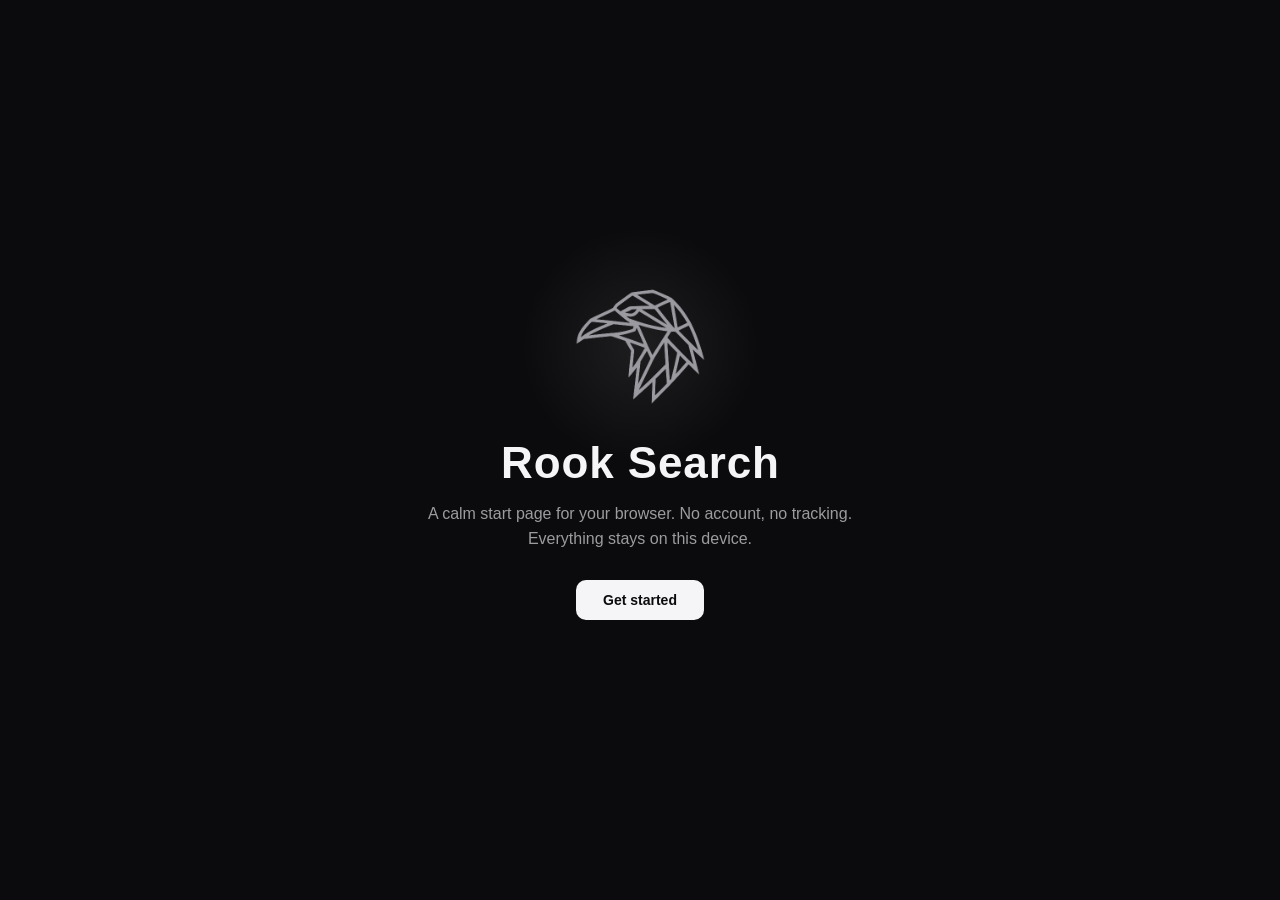
==== commit 9dd71b4d: "Rename the browser to Rook Search The name Rook now belongs to the menu bar utility, so the browser " ====
--- a/index.html
+++ b/index.html
@@ -4,8 +4,8 @@
 <meta charset="utf-8">
 <meta name="viewport" content="width=device-width, initial-scale=1">
 <meta name="color-scheme" content="dark">
-<meta name="description" content="Rook is a private new tab page. No account, no tracking.">
-<title>Rook</title>
+<meta name="description" content="Rook Search is a private new tab page. No account, no tracking.">
+<title>Rook Search</title>
 <link rel="icon" href="assets/logo.png" type="image/png">
 <link rel="stylesheet" href="style.css">
 </head>
@@ -35,7 +35,7 @@
 <!-- Intro before the onboarding: the raven is revealed, then a short text. A click skips the animation. -->
 <section id="intro" hidden>
   <div class="intro-mark" aria-hidden="true"><div class="intro-reveal"><div class="intro-raven"></div></div></div>
-  <h1 class="intro-name">Rook</h1>
+  <h1 class="intro-name">Rook Search</h1>
   <p class="intro-text" id="introText"></p>
   <button type="button" class="btn light intro-go" id="introGo" data-i18n="introGo"></button>
 </section>
@@ -71,7 +71,7 @@
   </form>
 </section>
 
-<!-- Settings (the gear): four tabs. Parts marked app-only exist only inside the Rook browser. -->
+<!-- Settings (the gear): four tabs. Parts marked app-only exist only inside the Rook Search browser. -->
 <section id="setDialog" class="backdrop" hidden>
   <div class="sheet settings">
     <div class="set-head">
--- a/style.css
+++ b/style.css
@@ -1,4 +1,4 @@
-/* Rook – new tab page. Dark glass look, no dependencies. */
+/* Rook Search – new tab page. Dark glass look, no dependencies. */
 
 :root {
   --glass: rgba(22, 22, 26, 0.46);
@@ -45,7 +45,7 @@
   backdrop-filter: blur(20px); -webkit-backdrop-filter: blur(20px);
 }
 
-/* Recently visited (only inside the Rook app) */
+/* Recently visited (only inside the Rook Search app) */
 #recent { margin-top: 26px; width: min(760px, 100%); }
 .recent-title { font-size: 12px; font-weight: 600; letter-spacing: 0.4px; text-transform: uppercase; color: var(--muted);
   margin: 0 0 8px 6px; text-shadow: 0 1px 8px rgba(0, 0, 0, 0.5); }
@@ -337,6 +337,10 @@
 @keyframes intro-up { from { opacity: 0; transform: translateY(8px); } to { opacity: 1; transform: none; } }
 @keyframes sheet-in { from { opacity: 0; transform: translateY(10px) scale(.98); } to { opacity: 1; transform: none; } }
 
+/* "Rook Search" is longer than the old name: keep it on one line on phones, even while it is wide-spaced. */
+@media (max-width: 520px) {
+  .intro-name { font-size: 32px; white-space: nowrap; }
+}
 @media (prefers-reduced-motion: reduce) {
   #intro *, #intro *::before { animation-duration: .01s !important; animation-delay: 0s !important; }
 }
